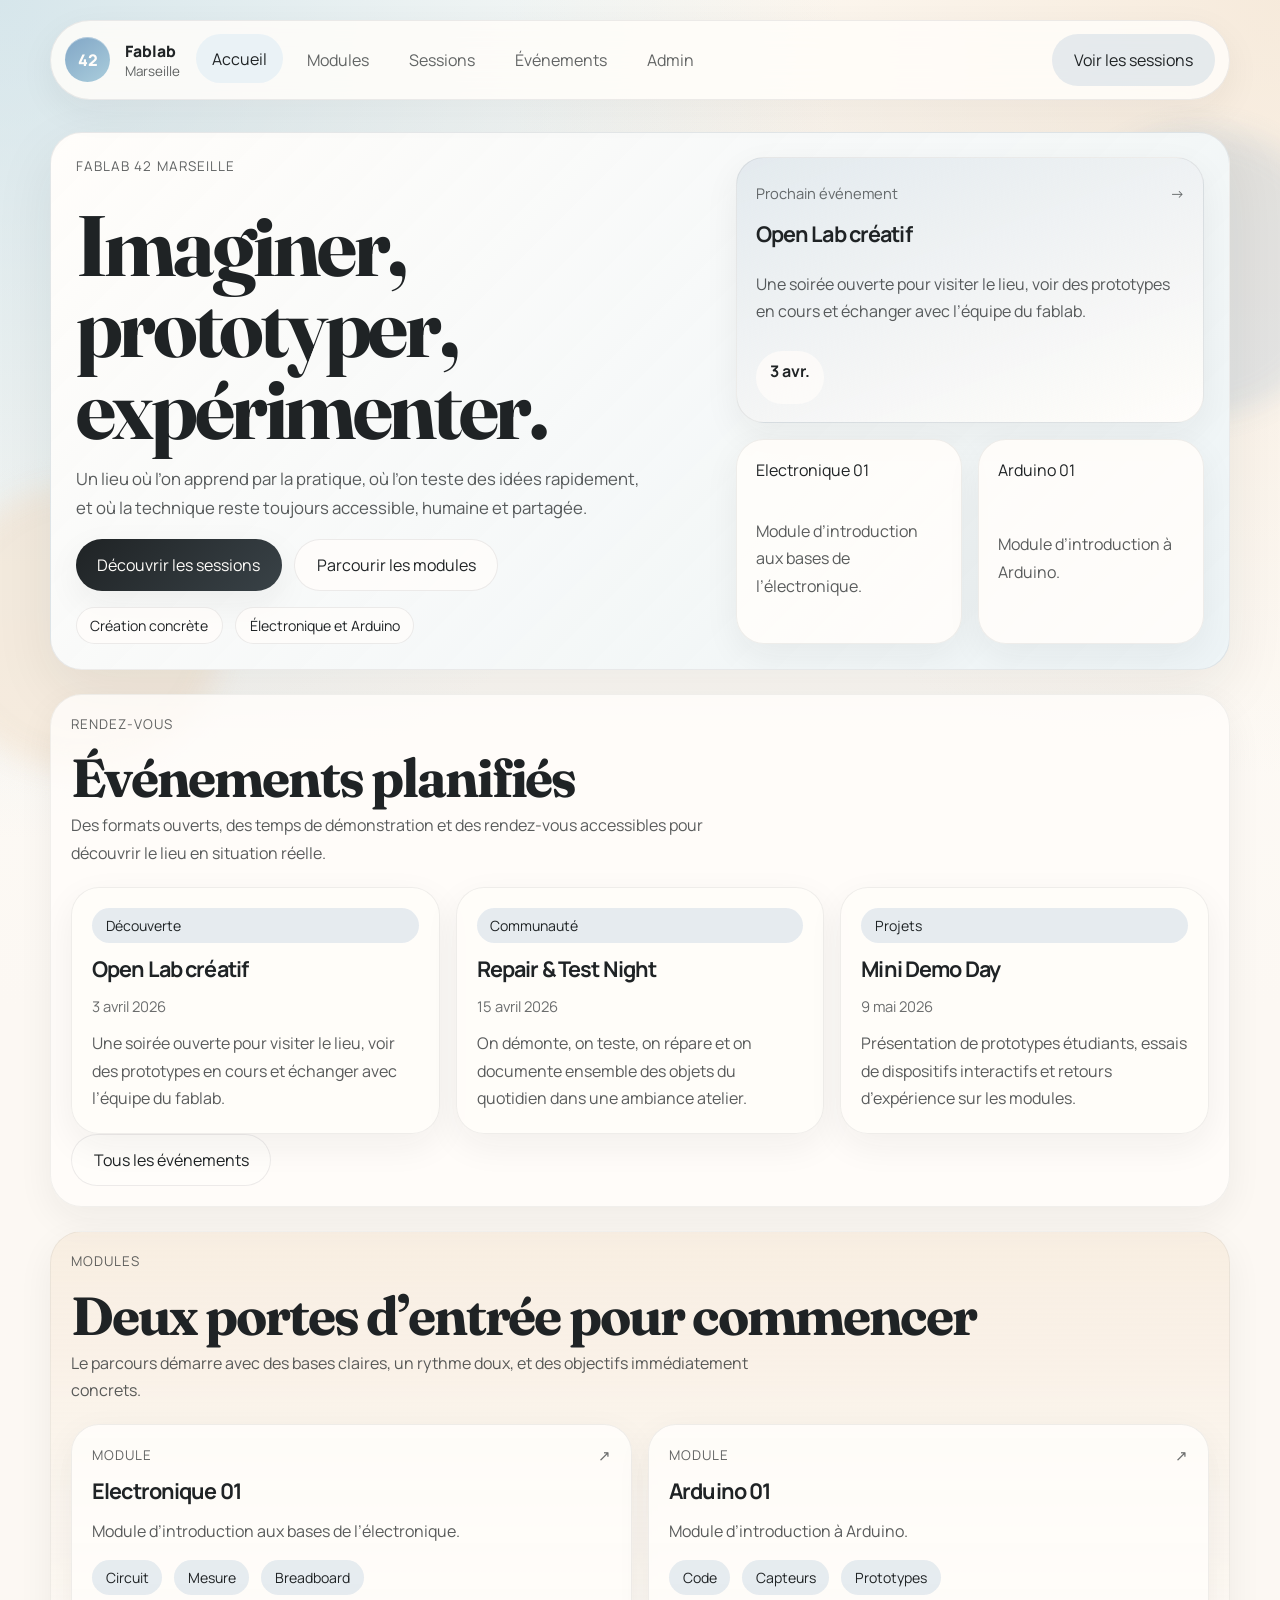
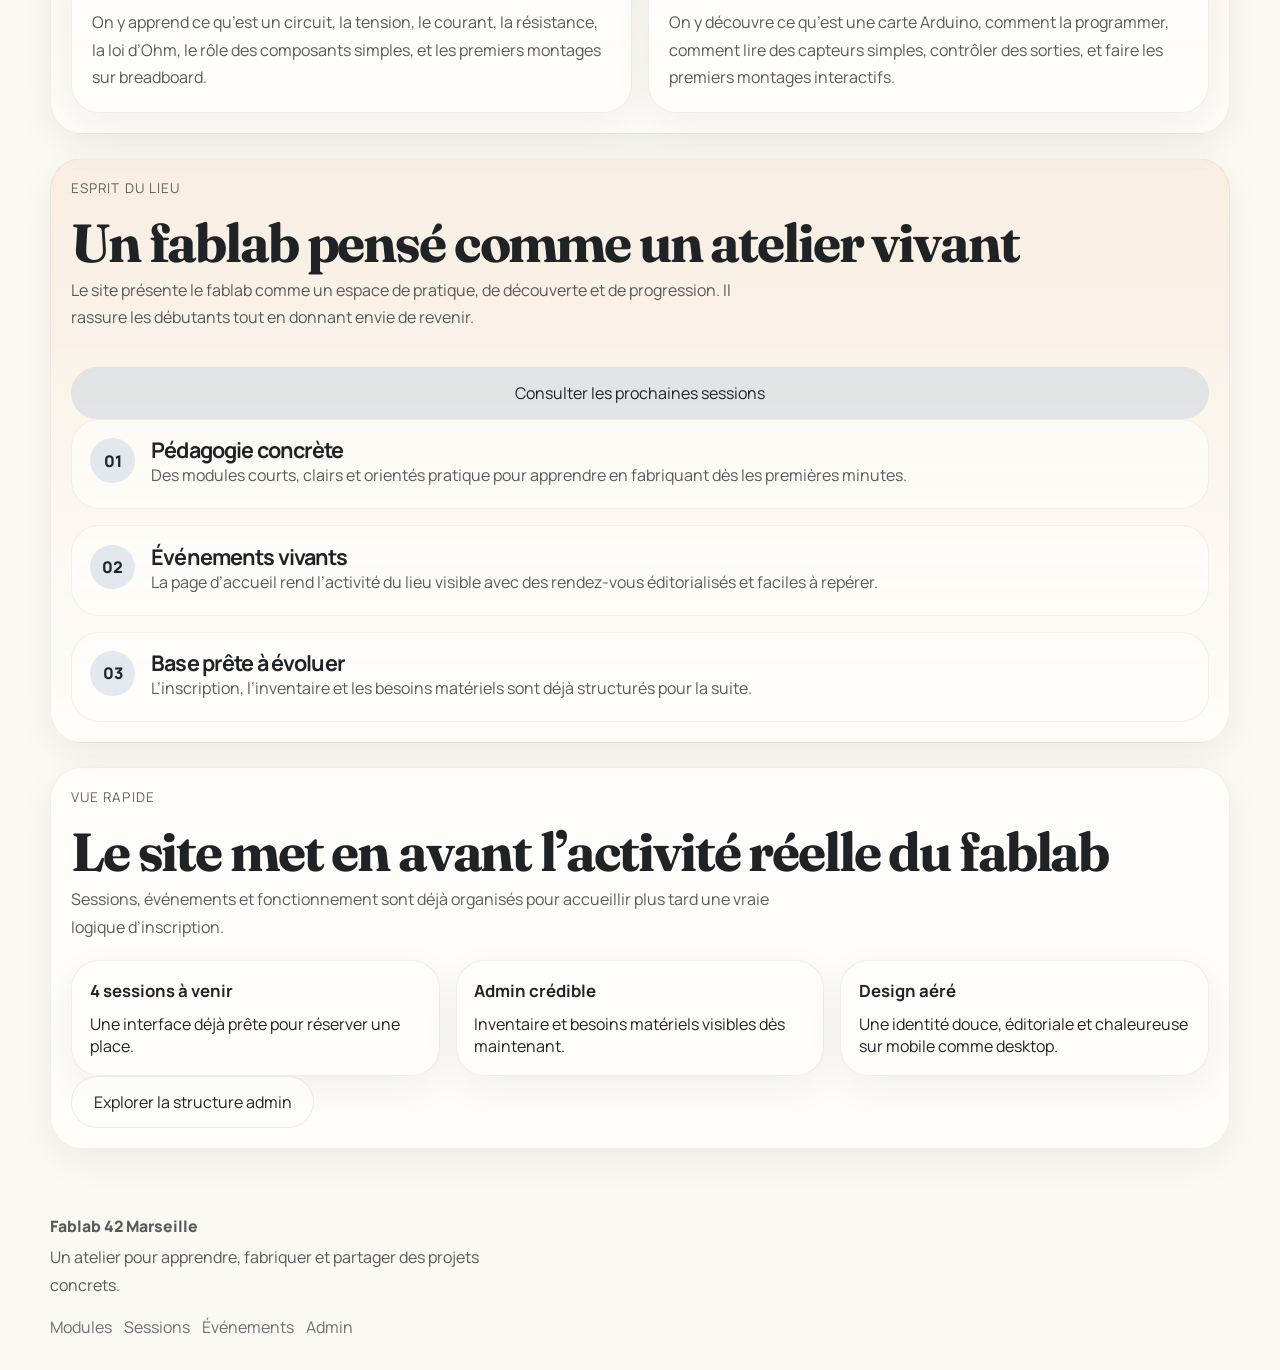
==== index.html @ 4c33a660 "random commit" ====
<!doctype html>
<html lang="fr">
  <head>
    <meta charset="UTF-8" />
    <meta name="viewport" content="width=device-width, initial-scale=1.0" />
    <meta
      name="description"
      content="Fablab 42 Marseille : modules, sessions, événements et structure admin dans une vitrine moderne et chaleureuse."
    />
    <title>Fablab 42 Marseille</title>
    <link rel="stylesheet" href="assets/styles.css" />
  </head>
  <body data-page="home">
    <div class="app-shell">
      <header id="site-header" class="site-header"></header>
      <main id="page-content" class="page-shell"></main>
      <footer id="site-footer" class="site-footer"></footer>
    </div>
    <script type="module" src="assets/app.js"></script>
  </body>
</html>
---- assets/styles.css ----
@import url("https://fonts.googleapis.com/css2?family=Fraunces:wght@600;700&family=Manrope:wght@500;600;700;800&display=swap");

:root {
  --ink: #1f2325;
  --accent: #81a6c6;
  --accent-soft: #aacddc;
  --surface-blue: #eaf2f6;
  --background: #fcf8f3;
  --surface-warm: #f3e3d0;
  --white: #fffdfa;
  --shadow-soft: 0 20px 60px rgba(31, 35, 37, 0.08);
  --shadow-card: 0 12px 36px rgba(31, 35, 37, 0.06);
  --radius-xl: 32px;
  --radius-lg: 28px;
  --radius-md: 24px;
  --container: 1180px;
}

*,
*::before,
*::after {
  box-sizing: border-box;
}

html {
  scroll-behavior: smooth;
}

body {
  margin: 0;
  min-width: 320px;
  font-family: "Manrope", sans-serif;
  color: var(--ink);
  background:
    radial-gradient(circle at top left, rgba(170, 205, 220, 0.48), transparent 26%),
    radial-gradient(circle at top right, rgba(243, 227, 208, 0.72), transparent 24%),
    linear-gradient(180deg, #fffdf9 0%, var(--background) 34%, #fcf8f3 100%);
}

a {
  color: inherit;
  text-decoration: none;
}

button,
input,
textarea {
  font: inherit;
}

button {
  border: 0;
  cursor: pointer;
}

.app-shell {
  position: relative;
}

.app-shell::before,
.app-shell::after {
  content: "";
  position: fixed;
  z-index: -1;
  width: 18rem;
  height: 18rem;
  border-radius: 999px;
  filter: blur(14px);
  opacity: 0.85;
}

.app-shell::before {
  top: 8rem;
  right: -4rem;
  background: rgba(129, 166, 198, 0.22);
}

.app-shell::after {
  bottom: 8rem;
  left: -4rem;
  background: rgba(243, 227, 208, 0.74);
}

.site-header {
  position: sticky;
  top: 0;
  z-index: 40;
  padding: 1rem 1rem 0;
}

.navbar {
  width: min(calc(100% - 0rem), var(--container));
  margin: 0 auto;
  display: flex;
  align-items: center;
  justify-content: space-between;
  gap: 1rem;
  padding: 0.8rem 0.9rem;
  border-radius: 999px;
  background: rgba(255, 253, 250, 0.84);
  border: 1px solid rgba(31, 35, 37, 0.08);
  backdrop-filter: blur(18px);
  box-shadow: var(--shadow-card);
}

.brand-lockup {
  display: inline-flex;
  align-items: center;
  gap: 0.9rem;
  min-width: 0;
}

.brand-mark {
  width: 2.8rem;
  height: 2.8rem;
  display: grid;
  place-items: center;
  border-radius: 50%;
  background: linear-gradient(145deg, var(--accent), var(--accent-soft));
  color: var(--white);
  font-weight: 800;
  box-shadow: inset 0 1px 0 rgba(255, 255, 255, 0.35);
}

.brand-lockup strong,
.footer-title {
  display: block;
  font-size: 0.98rem;
  font-weight: 800;
}

.brand-lockup small {
  display: block;
  color: rgba(31, 35, 37, 0.7);
  font-size: 0.84rem;
}

.menu-toggle {
  display: inline-grid;
  place-items: center;
  width: 2.8rem;
  height: 2.8rem;
  border-radius: 50%;
  background: var(--surface-blue);
  color: var(--ink);
  font-size: 0.84rem;
  font-weight: 700;
}

.nav-panel {
  position: absolute;
  top: calc(100% + 0.8rem);
  left: 1rem;
  right: 1rem;
  display: none;
  gap: 1rem;
  padding: 1rem;
  border-radius: var(--radius-lg);
  background: rgba(255, 253, 250, 0.96);
  border: 1px solid rgba(31, 35, 37, 0.08);
  box-shadow: var(--shadow-soft);
}

.nav-panel-open {
  display: grid;
}

.nav-links {
  display: grid;
  gap: 0.5rem;
}

.nav-link {
  padding: 0.85rem 1rem;
  border-radius: 999px;
  color: rgba(31, 35, 37, 0.7);
  transition:
    background 180ms ease,
    transform 180ms ease,
    color 180ms ease;
}

.nav-link:hover,
.nav-link.active {
  background: var(--surface-blue);
  color: var(--ink);
  transform: translateY(-1px);
}

.page-shell,
.site-footer {
  width: min(calc(100% - 2rem), var(--container));
  margin: 0 auto;
}

.page-shell {
  padding: 1.25rem 0 4rem;
}

.site-footer {
  display: flex;
  flex-direction: column;
  gap: 1rem;
  padding: 0 0 2rem;
}

.footer-copy {
  max-width: 28rem;
  margin-top: 0.3rem;
}

.footer-links {
  display: flex;
  flex-wrap: wrap;
  gap: 0.75rem;
  color: rgba(31, 35, 37, 0.64);
}

.page-flow {
  display: grid;
  gap: 1.5rem;
}

.hero-card,
.section-card,
.page-hero,
.detail-hero,
.feature-band {
  border-radius: var(--radius-xl);
}

.hero-card {
  overflow: hidden;
  display: grid;
  gap: 1.25rem;
  padding: 1.25rem;
  border: 1px solid rgba(31, 35, 37, 0.08);
  background:
    linear-gradient(135deg, rgba(255, 253, 250, 0.98), rgba(234, 242, 246, 0.84)),
    var(--white);
  box-shadow: var(--shadow-soft);
}

.hero-copy,
.hero-visual,
.detail-copy,
.detail-aside,
.feature-copy,
.feature-list,
.registration-summary {
  display: grid;
  gap: 1rem;
}

.eyebrow {
  display: inline-flex;
  align-items: center;
  gap: 0.35rem;
  margin-bottom: 0.85rem;
  color: rgba(31, 35, 37, 0.7);
  font-size: 0.84rem;
  letter-spacing: 0.08em;
  text-transform: uppercase;
}

.eyebrow-tight {
  margin-bottom: 0;
}

h1,
h2,
h3 {
  margin: 0;
  letter-spacing: -0.04em;
}

h1,
h2 {
  font-family: "Fraunces", serif;
}

h1 {
  font-size: clamp(2.9rem, 8vw, 5.35rem);
  line-height: 0.95;
}

h2 {
  font-size: clamp(2rem, 5vw, 3.35rem);
  line-height: 1;
}

h3 {
  font-size: 1.35rem;
  line-height: 1.12;
}

p {
  margin: 0;
  color: rgba(31, 35, 37, 0.74);
  line-height: 1.72;
}

.hero-copy p {
  max-width: 36rem;
  font-size: 1.05rem;
}

.button {
  display: inline-flex;
  align-items: center;
  justify-content: center;
  gap: 0.5rem;
  min-height: 3.25rem;
  padding: 0.85rem 1.35rem;
  border-radius: 999px;
  transition:
    transform 180ms ease,
    box-shadow 180ms ease,
    background 180ms ease;
}

.button:hover {
  transform: translateY(-2px);
}

.button-primary {
  background: linear-gradient(135deg, var(--ink), #394247);
  color: var(--white);
  box-shadow: var(--shadow-card);
}

.button-secondary {
  background: rgba(129, 166, 198, 0.2);
  color: var(--ink);
}

.button-ghost {
  background: rgba(255, 253, 250, 0.8);
  border: 1px solid rgba(31, 35, 37, 0.08);
}

.button-block {
  width: 100%;
}

.hero-actions,
.hero-meta,
.tag-row,
.filter-row,
.session-head,
.section-action {
  display: flex;
  flex-wrap: wrap;
  gap: 0.75rem;
}

.meta-pill,
.tag,
.subtle-badge,
.category-badge,
.filter-pill {
  display: inline-flex;
  align-items: center;
  gap: 0.35rem;
  padding: 0.5rem 0.85rem;
  border-radius: 999px;
  font-size: 0.88rem;
}

.meta-pill,
.subtle-badge,
.filter-pill {
  background: rgba(255, 253, 250, 0.76);
  border: 1px solid rgba(31, 35, 37, 0.08);
}

.category-badge,
.tag,
.filter-pill.active {
  background: rgba(129, 166, 198, 0.2);
}

.filter-pill {
  transition:
    background 180ms ease,
    transform 180ms ease;
}

.filter-pill:hover {
  transform: translateY(-1px);
}

.hero-panel,
.info-card,
.metric-card,
.mini-detail-card,
.table-card {
  background: rgba(255, 253, 250, 0.9);
  border: 1px solid rgba(31, 35, 37, 0.07);
  box-shadow: var(--shadow-card);
}

.hero-panel {
  display: grid;
  gap: 0.8rem;
  padding: 1.15rem;
  border-radius: var(--radius-lg);
}

.hero-panel-primary {
  background:
    linear-gradient(160deg, rgba(129, 166, 198, 0.22), rgba(255, 253, 250, 0.96)),
    var(--white);
}

.hero-stack,
.card-grid,
.detail-grid,
.metrics-grid {
  display: grid;
  gap: 1rem;
}

.hero-panel-header,
.inline-detail,
.card-topline {
  display: flex;
  align-items: center;
  justify-content: space-between;
  gap: 0.75rem;
  color: rgba(31, 35, 37, 0.66);
  font-size: 0.92rem;
}

.hero-event-date {
  display: inline-flex;
  width: fit-content;
  padding: 0.6rem 0.9rem;
  border-radius: 999px;
  background: rgba(255, 253, 250, 0.78);
  color: var(--ink);
  font-weight: 700;
}

.section-card,
.page-hero,
.detail-hero,
.feature-band {
  padding: 1.25rem;
  border: 1px solid rgba(31, 35, 37, 0.06);
  background: rgba(255, 253, 250, 0.82);
  box-shadow: var(--shadow-card);
}

.section-card-soft,
.feature-band {
  background: linear-gradient(180deg, rgba(243, 227, 208, 0.5), rgba(255, 253, 250, 0.88));
}

.section-heading {
  display: grid;
  gap: 0.4rem;
  margin-bottom: 1.2rem;
}

.section-heading p {
  max-width: 44rem;
}

.info-card {
  display: grid;
  gap: 0.9rem;
  padding: 1.25rem;
  border-radius: var(--radius-lg);
  transition:
    transform 180ms ease,
    box-shadow 180ms ease;
}

.info-card:hover {
  transform: translateY(-3px);
  box-shadow: 0 22px 46px rgba(31, 35, 37, 0.09);
}

.feature-item {
  display: grid;
  grid-template-columns: auto 1fr;
  gap: 1rem;
  padding: 1.15rem;
  border-radius: var(--radius-lg);
  border: 1px solid rgba(31, 35, 37, 0.06);
  background: rgba(255, 253, 250, 0.74);
}

.feature-index {
  width: 2.8rem;
  height: 2.8rem;
  display: grid;
  place-items: center;
  border-radius: 50%;
  background: rgba(129, 166, 198, 0.22);
  font-weight: 800;
}

.metric-card {
  display: grid;
  gap: 0.7rem;
  padding: 1.1rem;
  border-radius: var(--radius-lg);
}

.metric-card strong {
  font-size: 1.05rem;
}

.detail-grid {
  align-items: start;
}

.mini-detail-card {
  padding: 1rem;
  border-radius: var(--radius-md);
}

.detail-list {
  margin: 0;
  padding-left: 1.2rem;
  display: grid;
  gap: 0.55rem;
  color: rgba(31, 35, 37, 0.8);
}

.schedule-list {
  display: grid;
  gap: 0.75rem;
}

.schedule-item {
  display: flex;
  align-items: center;
  justify-content: space-between;
  gap: 1rem;
  padding: 0.95rem 1rem;
  border-radius: var(--radius-md);
  background: rgba(234, 242, 246, 0.68);
  transition:
    transform 180ms ease,
    background 180ms ease;
}

.schedule-item span {
  display: block;
  margin-top: 0.2rem;
  color: rgba(31, 35, 37, 0.68);
  font-size: 0.92rem;
}

.schedule-item:hover {
  transform: translateX(3px);
  background: rgba(170, 205, 220, 0.42);
}

.registration-layout {
  display: grid;
  gap: 1rem;
}

.signup-form {
  display: grid;
  gap: 1rem;
}

.signup-form label {
  display: grid;
  gap: 0.45rem;
  color: rgba(31, 35, 37, 0.82);
  font-weight: 600;
}

.signup-form input,
.signup-form textarea {
  width: 100%;
  padding: 0.95rem 1rem;
  border-radius: 20px;
  border: 1px solid rgba(31, 35, 37, 0.1);
  background: rgba(255, 253, 250, 0.92);
  color: var(--ink);
}

.signup-form input:focus,
.signup-form textarea:focus {
  outline: 2px solid rgba(129, 166, 198, 0.4);
  border-color: rgba(129, 166, 198, 0.5);
}

.empty-state,
.success-box {
  display: grid;
  gap: 0.85rem;
  padding: 1rem;
  border-radius: var(--radius-md);
  background: rgba(243, 227, 208, 0.45);
}

.table-card {
  overflow: hidden;
  border-radius: var(--radius-lg);
}

table {
  width: 100%;
  border-collapse: collapse;
}

th,
td {
  padding: 1rem;
  text-align: left;
  border-bottom: 1px solid rgba(31, 35, 37, 0.08);
}

th {
  background: rgba(234, 242, 246, 0.6);
  font-size: 0.92rem;
}

tr:last-child td {
  border-bottom: 0;
}

.is-hidden {
  display: none !important;
}

.animate-rise {
  animation: riseIn 600ms ease both;
}

@keyframes riseIn {
  from {
    opacity: 0;
    transform: translateY(16px);
  }
  to {
    opacity: 1;
    transform: translateY(0);
  }
}

@media (min-width: 760px) {
  .site-header {
    padding: 1.25rem 1.5rem 0;
  }

  .menu-toggle {
    display: none;
  }

  .nav-panel {
    position: static;
    display: flex;
    flex: 1;
    align-items: center;
    justify-content: space-between;
    padding: 0;
    background: transparent;
    border: 0;
    box-shadow: none;
  }

  .nav-links {
    grid-auto-flow: column;
    justify-content: center;
    align-items: center;
  }

  .page-shell,
  .site-footer {
    width: min(calc(100% - 3rem), var(--container));
  }

  .page-shell {
    padding-top: 2rem;
  }

  .hero-card {
    grid-template-columns: minmax(0, 1.3fr) minmax(18rem, 0.95fr);
    padding: 1.55rem;
  }

  .hero-stack {
    grid-template-columns: repeat(2, minmax(0, 1fr));
  }

  .detail-hero,
  .feature-band,
  .registration-layout {
    grid-template-columns: minmax(0, 1.15fr) minmax(18rem, 0.85fr);
  }

  .two-columns {
    grid-template-columns: repeat(2, minmax(0, 1fr));
  }

  .three-columns {
    grid-template-columns: repeat(3, minmax(0, 1fr));
  }

  .detail-grid {
    grid-template-columns: repeat(3, minmax(0, 1fr));
  }

  .metrics-grid {
    grid-template-columns: repeat(3, minmax(0, 1fr));
  }
}

@media (max-width: 759px) {
  .navbar {
    border-radius: 28px;
  }

  .button,
  .nav-cta {
    width: 100%;
  }

  .hero-actions .button,
  .section-action .button {
    width: auto;
  }

  .table-card {
    overflow-x: auto;
  }

  th,
  td {
    min-width: 9rem;
  }
}
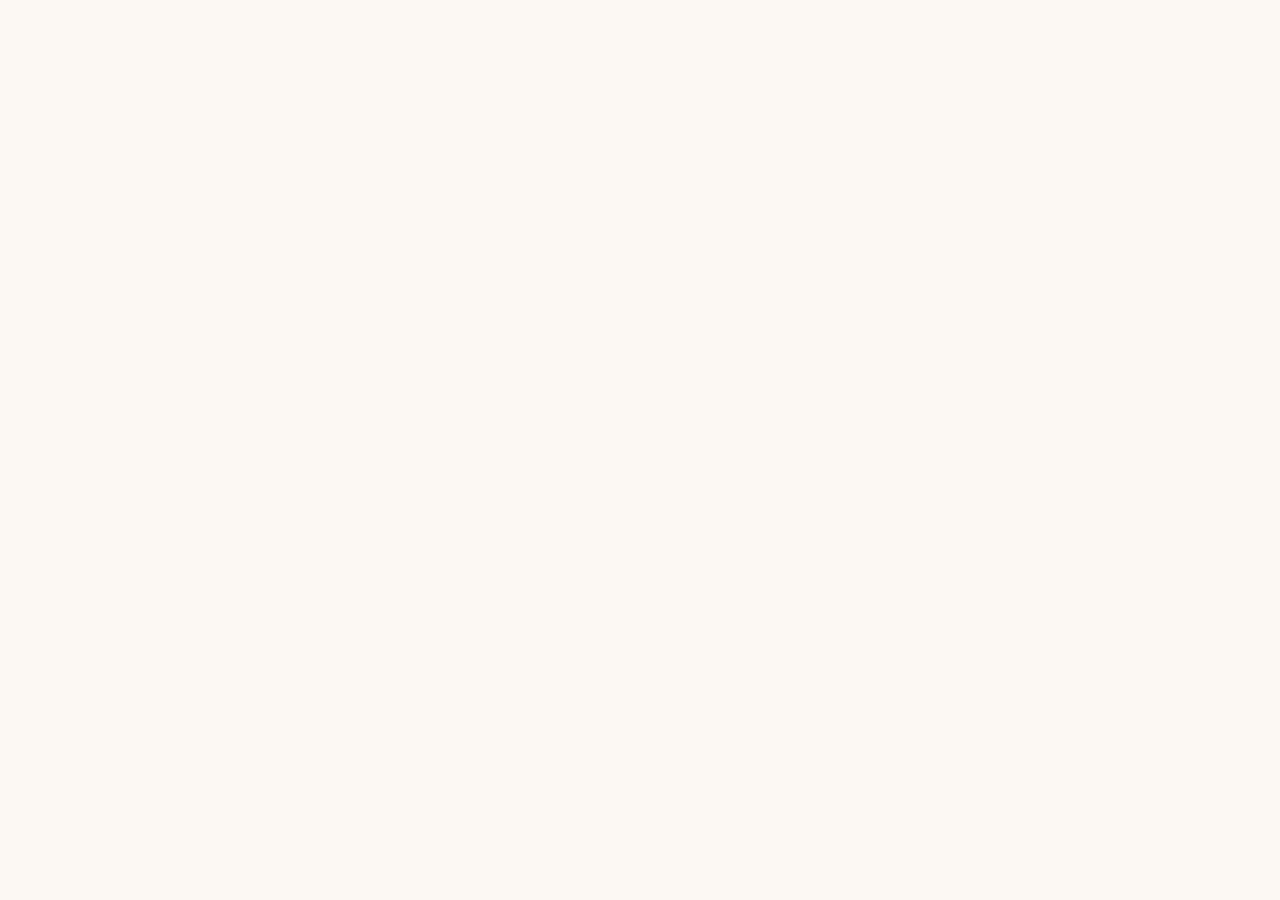
==== commit 0354903e: "random commit" ====
--- a/index.html
+++ b/index.html
@@ -8,6 +8,9 @@
       content="Fablab 42 Marseille : modules, sessions, événements et structure admin dans une vitrine moderne et chaleureuse."
     />
     <title>Fablab 42 Marseille</title>
+    <link rel="icon" href="favicon.ico" sizes="any" />
+    <link rel="icon" type="image/png" sizes="32x32" href="favicon-32.png" />
+    <link rel="apple-touch-icon" sizes="180x180" href="apple-touch-icon.png" />
     <link rel="stylesheet" href="assets/styles.css" />
   </head>
   <body data-page="home">
--- a/assets/styles.css
+++ b/assets/styles.css
@@ -8,8 +8,9 @@
   --background: #fcf8f3;
   --surface-warm: #f3e3d0;
   --white: #fffdfa;
-  --shadow-soft: 0 20px 60px rgba(31, 35, 37, 0.08);
-  --shadow-card: 0 12px 36px rgba(31, 35, 37, 0.06);
+  --line-soft: rgba(31, 35, 37, 0.08);
+  --shadow-soft: 0 18px 48px rgba(31, 35, 37, 0.05);
+  --shadow-card: 0 10px 24px rgba(31, 35, 37, 0.045);
   --radius-xl: 32px;
   --radius-lg: 28px;
   --radius-md: 24px;
@@ -31,10 +32,7 @@
   min-width: 320px;
   font-family: "Manrope", sans-serif;
   color: var(--ink);
-  background:
-    radial-gradient(circle at top left, rgba(170, 205, 220, 0.48), transparent 26%),
-    radial-gradient(circle at top right, rgba(243, 227, 208, 0.72), transparent 24%),
-    linear-gradient(180deg, #fffdf9 0%, var(--background) 34%, #fcf8f3 100%);
+  background: var(--background);
 }
 
 a {
@@ -59,26 +57,7 @@
 
 .app-shell::before,
 .app-shell::after {
-  content: "";
-  position: fixed;
-  z-index: -1;
-  width: 18rem;
-  height: 18rem;
-  border-radius: 999px;
-  filter: blur(14px);
-  opacity: 0.85;
-}
-
-.app-shell::before {
-  top: 8rem;
-  right: -4rem;
-  background: rgba(129, 166, 198, 0.22);
-}
-
-.app-shell::after {
-  bottom: 8rem;
-  left: -4rem;
-  background: rgba(243, 227, 208, 0.74);
+  display: none;
 }
 
 .site-header {
@@ -97,9 +76,8 @@
   gap: 1rem;
   padding: 0.8rem 0.9rem;
   border-radius: 999px;
-  background: rgba(255, 253, 250, 0.84);
-  border: 1px solid rgba(31, 35, 37, 0.08);
-  backdrop-filter: blur(18px);
+  background: var(--white);
+  border: 1px solid var(--line-soft);
   box-shadow: var(--shadow-card);
 }
 
@@ -116,10 +94,9 @@
   display: grid;
   place-items: center;
   border-radius: 50%;
-  background: linear-gradient(145deg, var(--accent), var(--accent-soft));
+  background: var(--accent);
   color: var(--white);
   font-weight: 800;
-  box-shadow: inset 0 1px 0 rgba(255, 255, 255, 0.35);
 }
 
 .brand-lockup strong,
@@ -156,8 +133,8 @@
   gap: 1rem;
   padding: 1rem;
   border-radius: var(--radius-lg);
-  background: rgba(255, 253, 250, 0.96);
-  border: 1px solid rgba(31, 35, 37, 0.08);
+  background: var(--white);
+  border: 1px solid var(--line-soft);
   box-shadow: var(--shadow-soft);
 }
 
@@ -168,6 +145,11 @@
 .nav-links {
   display: grid;
   gap: 0.5rem;
+}
+
+.nav-actions {
+  display: grid;
+  gap: 0.75rem;
 }
 
 .nav-link {
@@ -182,7 +164,7 @@
 
 .nav-link:hover,
 .nav-link.active {
-  background: var(--surface-blue);
+  background: rgba(129, 166, 198, 0.16);
   color: var(--ink);
   transform: translateY(-1px);
 }
@@ -234,10 +216,9 @@
   display: grid;
   gap: 1.25rem;
   padding: 1.25rem;
-  border: 1px solid rgba(31, 35, 37, 0.08);
+  border: 1px solid var(--line-soft);
   background:
-    linear-gradient(135deg, rgba(255, 253, 250, 0.98), rgba(234, 242, 246, 0.84)),
-    var(--white);
+    linear-gradient(135deg, rgba(255, 253, 250, 1) 0%, rgba(255, 253, 250, 1) 62%, rgba(234, 242, 246, 0.7) 100%);
   box-shadow: var(--shadow-soft);
 }
 
@@ -250,6 +231,43 @@
 .registration-summary {
   display: grid;
   gap: 1rem;
+}
+
+.detail-copy {
+  gap: 1.2rem;
+}
+
+.detail-aside,
+.registration-summary {
+  gap: 1.1rem;
+}
+
+.feature-band {
+  align-items: start;
+  gap: 1.25rem;
+}
+
+.feature-copy {
+  align-content: start;
+  gap: 1.25rem;
+  min-width: 0;
+}
+
+.feature-copy .section-heading {
+  margin-bottom: 0;
+}
+
+.feature-copy .button {
+  width: fit-content;
+  max-width: 100%;
+  align-self: start;
+  margin-top: 0.2rem;
+}
+
+.feature-list {
+  align-content: start;
+  gap: 1rem;
+  min-width: 0;
 }
 
 .eyebrow {
@@ -323,20 +341,26 @@
   transform: translateY(-2px);
 }
 
+.button:disabled {
+  cursor: not-allowed;
+  opacity: 0.92;
+  transform: none;
+}
+
 .button-primary {
-  background: linear-gradient(135deg, var(--ink), #394247);
+  background: var(--ink);
   color: var(--white);
   box-shadow: var(--shadow-card);
 }
 
 .button-secondary {
-  background: rgba(129, 166, 198, 0.2);
+  background: linear-gradient(180deg, rgba(170, 205, 220, 0.96), rgba(170, 205, 220, 0.88));
   color: var(--ink);
 }
 
 .button-ghost {
-  background: rgba(255, 253, 250, 0.8);
-  border: 1px solid rgba(31, 35, 37, 0.08);
+  background: var(--white);
+  border: 1px solid var(--line-soft);
 }
 
 .button-block {
@@ -344,17 +368,24 @@
 }
 
 .hero-actions,
-.hero-meta,
 .tag-row,
 .filter-row,
 .session-head,
+.session-modules,
 .section-action {
   display: flex;
   flex-wrap: wrap;
   gap: 0.75rem;
 }
 
-.meta-pill,
+.tag-row {
+  gap: 0.85rem;
+}
+
+.section-action {
+  margin-top: 0.25rem;
+}
+
 .tag,
 .subtle-badge,
 .category-badge,
@@ -367,17 +398,16 @@
   font-size: 0.88rem;
 }
 
-.meta-pill,
 .subtle-badge,
 .filter-pill {
-  background: rgba(255, 253, 250, 0.76);
-  border: 1px solid rgba(31, 35, 37, 0.08);
+  background: var(--white);
+  border: 1px solid var(--line-soft);
 }
 
 .category-badge,
 .tag,
 .filter-pill.active {
-  background: rgba(129, 166, 198, 0.2);
+  background: rgba(170, 205, 220, 0.8);
 }
 
 .filter-pill {
@@ -395,8 +425,8 @@
 .metric-card,
 .mini-detail-card,
 .table-card {
-  background: rgba(255, 253, 250, 0.9);
-  border: 1px solid rgba(31, 35, 37, 0.07);
+  background: var(--white);
+  border: 1px solid rgba(31, 35, 37, 0.065);
   box-shadow: var(--shadow-card);
 }
 
@@ -409,8 +439,7 @@
 
 .hero-panel-primary {
   background:
-    linear-gradient(160deg, rgba(129, 166, 198, 0.22), rgba(255, 253, 250, 0.96)),
-    var(--white);
+    linear-gradient(180deg, rgba(170, 205, 220, 0.3), rgba(234, 242, 246, 0.92));
 }
 
 .hero-stack,
@@ -418,7 +447,35 @@
 .detail-grid,
 .metrics-grid {
   display: grid;
-  gap: 1rem;
+  gap: 1.1rem;
+}
+
+.session-meta {
+  display: grid;
+  gap: 0.8rem;
+}
+
+.session-card {
+  align-content: start;
+}
+
+.session-modules {
+  gap: 0.65rem;
+}
+
+.session-notes {
+  color: rgba(31, 35, 37, 0.7);
+}
+
+.session-cta {
+  display: grid;
+  gap: 0.55rem;
+  margin-top: 0.15rem;
+}
+
+.session-availability {
+  color: rgba(31, 35, 37, 0.58);
+  font-size: 0.88rem;
 }
 
 .hero-panel-header,
@@ -437,7 +494,7 @@
   width: fit-content;
   padding: 0.6rem 0.9rem;
   border-radius: 999px;
-  background: rgba(255, 253, 250, 0.78);
+  background: var(--surface-warm);
   color: var(--ink);
   font-weight: 700;
 }
@@ -448,13 +505,14 @@
 .feature-band {
   padding: 1.25rem;
   border: 1px solid rgba(31, 35, 37, 0.06);
-  background: rgba(255, 253, 250, 0.82);
+  background: var(--white);
   box-shadow: var(--shadow-card);
 }
 
 .section-card-soft,
 .feature-band {
-  background: linear-gradient(180deg, rgba(243, 227, 208, 0.5), rgba(255, 253, 250, 0.88));
+  background:
+    linear-gradient(180deg, rgba(243, 227, 208, 0.8), rgba(255, 253, 250, 0.96));
 }
 
 .section-heading {
@@ -467,9 +525,298 @@
   max-width: 44rem;
 }
 
+.section-heading code {
+  padding: 0.12rem 0.4rem;
+  border-radius: 999px;
+  background: rgba(129, 166, 198, 0.18);
+  font-family: "Manrope", sans-serif;
+  font-size: 0.92em;
+}
+
+.admin-login-message {
+  min-height: 1.5rem;
+  color: rgba(31, 35, 37, 0.6);
+  font-size: 0.92rem;
+}
+
+.admin-logout-message {
+  min-height: 1.5rem;
+  color: rgba(31, 35, 37, 0.6);
+  font-size: 0.92rem;
+}
+
+.admin-login-message[data-state="error"] {
+  color: #8b4b44;
+}
+
+.admin-login-message[data-state="success"] {
+  color: #355c4b;
+}
+
+.admin-logout-message[data-state="error"] {
+  color: #8b4b44;
+}
+
+.admin-logout-message[data-state="success"] {
+  color: #355c4b;
+}
+
+.admin-user-badge {
+  max-width: 100%;
+  overflow-wrap: anywhere;
+}
+
+.admin-session-panel {
+  display: grid;
+  gap: 1rem;
+  padding: 1.25rem;
+  border-radius: var(--radius-lg);
+  border: 1px solid rgba(31, 35, 37, 0.06);
+  background: var(--surface-blue);
+  box-shadow: var(--shadow-card);
+}
+
+.admin-session-copy,
+.admin-session-actions {
+  display: grid;
+  gap: 0.7rem;
+  align-content: start;
+}
+
+.admin-session-copy h3 {
+  overflow-wrap: anywhere;
+}
+
+.admin-section-grid {
+  display: grid;
+  gap: 1rem;
+  grid-template-columns: minmax(0, 1fr);
+}
+
+.admin-panel {
+  display: grid;
+  gap: 1rem;
+  padding: 1.25rem;
+  border-radius: var(--radius-lg);
+  border: 1px solid rgba(31, 35, 37, 0.06);
+  background: rgba(255, 253, 250, 0.92);
+}
+
+.admin-panel-head {
+  display: flex;
+  flex-wrap: wrap;
+  align-items: center;
+  justify-content: space-between;
+  gap: 0.75rem;
+}
+
+.admin-panel-head h3 {
+  font-size: 1.2rem;
+}
+
+.admin-panel-full {
+  padding: 1.35rem;
+}
+
+.admin-form {
+  gap: 1rem;
+}
+
+.admin-field-grid {
+  display: grid;
+  gap: 1rem;
+}
+
+.admin-form-actions {
+  display: flex;
+  flex-wrap: wrap;
+  gap: 0.75rem;
+}
+
+.admin-module-fieldset {
+  margin: 0;
+  padding: 1rem;
+  border: 1px solid rgba(31, 35, 37, 0.08);
+  border-radius: 22px;
+  display: grid;
+  gap: 0.85rem;
+}
+
+.admin-module-fieldset legend {
+  padding: 0 0.35rem;
+  font-weight: 700;
+  color: rgba(31, 35, 37, 0.84);
+}
+
+.admin-checkbox-grid {
+  display: grid;
+  gap: 0.75rem;
+}
+
+.admin-checkbox-option {
+  display: flex;
+  align-items: center;
+  gap: 0.7rem;
+  padding: 0.9rem 1rem;
+  border-radius: 20px;
+  border: 1px solid rgba(31, 35, 37, 0.08);
+  background: var(--white);
+}
+
+.admin-checkbox-option input {
+  width: 1rem;
+  height: 1rem;
+  margin: 0;
+  accent-color: var(--accent);
+}
+
+.admin-helper-text {
+  color: rgba(31, 35, 37, 0.62);
+  font-size: 0.94rem;
+}
+
+.admin-helper-error {
+  color: #8b4b44;
+}
+
+.admin-feedback {
+  min-height: 1.5rem;
+  margin: 0;
+  color: rgba(31, 35, 37, 0.6);
+  font-size: 0.92rem;
+}
+
+.admin-feedback[data-state="error"] {
+  color: #8b4b44;
+}
+
+.admin-feedback[data-state="success"] {
+  color: #355c4b;
+}
+
+.admin-table-card {
+  background: var(--white);
+}
+
+.admin-row-actions {
+  display: flex;
+  flex-wrap: wrap;
+  gap: 0.55rem;
+}
+
+.button-small {
+  min-height: 2.6rem;
+  padding: 0.65rem 0.95rem;
+}
+
+.button-danger {
+  background: rgba(243, 227, 208, 0.9);
+  color: #7a443c;
+  border: 1px solid rgba(122, 68, 60, 0.1);
+}
+
+.button-danger:hover {
+  transform: translateY(-2px);
+}
+
+.admin-cell-meta {
+  margin-top: 0.3rem;
+  color: rgba(31, 35, 37, 0.62);
+  font-size: 0.9rem;
+  line-height: 1.55;
+}
+
+.admin-badge-list {
+  display: flex;
+  flex-wrap: wrap;
+  gap: 0.55rem;
+}
+
+.admin-inline-select {
+  width: auto;
+  min-width: 9.5rem;
+  padding: 0.7rem 0.85rem;
+  border-radius: 16px;
+  border: 1px solid rgba(31, 35, 37, 0.1);
+  background: var(--white);
+}
+
+.admin-module-grid {
+  display: grid;
+  gap: 1rem;
+}
+
+.admin-module-card {
+  gap: 0.9rem;
+}
+
+.admin-module-card .card-topline {
+  align-items: center;
+}
+
+.admin-module-preview {
+  color: rgba(31, 35, 37, 0.72);
+}
+
+.admin-empty-state {
+  align-items: start;
+}
+
+.user-hero-grid {
+  display: grid;
+  gap: 1rem;
+}
+
+.user-profile-card,
+.user-actions-card,
+.user-session-card,
+.user-module-card {
+  align-content: start;
+}
+
+.user-profile-meta,
+.user-actions-row {
+  display: flex;
+  flex-wrap: wrap;
+  gap: 0.75rem;
+}
+
+.user-actions-row {
+  align-items: center;
+}
+
+.user-metrics-grid {
+  grid-template-columns: repeat(2, minmax(0, 1fr));
+}
+
+.registration-gate {
+  display: grid;
+  gap: 1rem;
+}
+
+.registration-summary .category-badge,
+.registration-summary .subtle-badge,
+.registration-summary .button {
+  width: fit-content;
+  max-width: 100%;
+  justify-self: start;
+  align-self: start;
+}
+
+.registration-summary .category-badge,
+.registration-summary .subtle-badge {
+  padding: 0.38rem 0.72rem;
+  font-size: 0.8rem;
+}
+
+.registration-summary .button {
+  min-height: 2.7rem;
+  padding: 0.72rem 1.05rem;
+}
+
 .info-card {
   display: grid;
-  gap: 0.9rem;
+  gap: 1rem;
   padding: 1.25rem;
   border-radius: var(--radius-lg);
   transition:
@@ -479,17 +826,24 @@
 
 .info-card:hover {
   transform: translateY(-3px);
-  box-shadow: 0 22px 46px rgba(31, 35, 37, 0.09);
+  box-shadow: 0 16px 34px rgba(31, 35, 37, 0.07);
 }
 
 .feature-item {
   display: grid;
   grid-template-columns: auto 1fr;
-  gap: 1rem;
-  padding: 1.15rem;
+  align-items: start;
+  gap: 1rem;
+  padding: 1.2rem;
   border-radius: var(--radius-lg);
   border: 1px solid rgba(31, 35, 37, 0.06);
-  background: rgba(255, 253, 250, 0.74);
+  background: var(--white);
+}
+
+.feature-item > div:last-child {
+  display: grid;
+  gap: 0.35rem;
+  min-width: 0;
 }
 
 .feature-index {
@@ -498,13 +852,40 @@
   display: grid;
   place-items: center;
   border-radius: 50%;
-  background: rgba(129, 166, 198, 0.22);
+  background: var(--accent-soft);
   font-weight: 800;
 }
 
+.event-card {
+  align-content: start;
+}
+
+.event-card-head,
+.event-meta {
+  display: flex;
+  flex-wrap: wrap;
+  gap: 0.7rem;
+}
+
+.event-card-head {
+  align-items: center;
+  justify-content: space-between;
+}
+
+.event-date-badge {
+  display: inline-flex;
+  align-items: center;
+  padding: 0.5rem 0.85rem;
+  border-radius: 999px;
+  background: var(--surface-blue);
+  color: var(--ink);
+  font-size: 0.88rem;
+  font-weight: 700;
+}
+
 .metric-card {
   display: grid;
-  gap: 0.7rem;
+  gap: 0.8rem;
   padding: 1.1rem;
   border-radius: var(--radius-lg);
 }
@@ -518,8 +899,19 @@
 }
 
 .mini-detail-card {
-  padding: 1rem;
+  display: grid;
+  gap: 0.5rem;
+  padding: 1.15rem;
   border-radius: var(--radius-md);
+}
+
+.mini-detail-card strong {
+  display: block;
+  margin-bottom: 0.45rem;
+}
+
+.mini-detail-card p {
+  max-width: 30rem;
 }
 
 .detail-list {
@@ -532,7 +924,7 @@
 
 .schedule-list {
   display: grid;
-  gap: 0.75rem;
+  gap: 0.9rem;
 }
 
 .schedule-item {
@@ -542,10 +934,17 @@
   gap: 1rem;
   padding: 0.95rem 1rem;
   border-radius: var(--radius-md);
-  background: rgba(234, 242, 246, 0.68);
+  background: var(--surface-blue);
+  border: 1px solid rgba(129, 166, 198, 0.18);
   transition:
     transform 180ms ease,
     background 180ms ease;
+}
+
+.schedule-item > div {
+  display: grid;
+  gap: 0.15rem;
+  min-width: 0;
 }
 
 .schedule-item span {
@@ -557,7 +956,7 @@
 
 .schedule-item:hover {
   transform: translateX(3px);
-  background: rgba(170, 205, 220, 0.42);
+  background: var(--accent-soft);
 }
 
 .registration-layout {
@@ -567,7 +966,7 @@
 
 .signup-form {
   display: grid;
-  gap: 1rem;
+  gap: 1.1rem;
 }
 
 .signup-form label {
@@ -578,16 +977,18 @@
 }
 
 .signup-form input,
+.signup-form select,
 .signup-form textarea {
   width: 100%;
   padding: 0.95rem 1rem;
   border-radius: 20px;
   border: 1px solid rgba(31, 35, 37, 0.1);
-  background: rgba(255, 253, 250, 0.92);
+  background: var(--white);
   color: var(--ink);
 }
 
 .signup-form input:focus,
+.signup-form select:focus,
 .signup-form textarea:focus {
   outline: 2px solid rgba(129, 166, 198, 0.4);
   border-color: rgba(129, 166, 198, 0.5);
@@ -597,9 +998,9 @@
 .success-box {
   display: grid;
   gap: 0.85rem;
-  padding: 1rem;
+  padding: 1.15rem;
   border-radius: var(--radius-md);
-  background: rgba(243, 227, 208, 0.45);
+  background: var(--surface-warm);
 }
 
 .table-card {
@@ -620,7 +1021,7 @@
 }
 
 th {
-  background: rgba(234, 242, 246, 0.6);
+  background: var(--surface-blue);
   font-size: 0.92rem;
 }
 
@@ -674,28 +1075,115 @@
     align-items: center;
   }
 
+  .nav-actions {
+    grid-auto-flow: column;
+    align-items: center;
+  }
+
   .page-shell,
   .site-footer {
     width: min(calc(100% - 3rem), var(--container));
   }
 
   .page-shell {
-    padding-top: 2rem;
+    padding-top: 2.25rem;
+  }
+
+  .page-flow {
+    gap: 2.15rem;
   }
 
   .hero-card {
-    grid-template-columns: minmax(0, 1.3fr) minmax(18rem, 0.95fr);
-    padding: 1.55rem;
+    grid-template-columns: minmax(0, 1.42fr) minmax(20rem, 0.9fr);
+    align-items: stretch;
+    gap: 1.7rem;
+    padding: 1.8rem;
+  }
+
+  .hero-copy {
+    align-content: center;
+    gap: 1.35rem;
+    padding-right: 1rem;
+  }
+
+  .hero-visual {
+    gap: 1.25rem;
+  }
+
+  .hero-panel-primary {
+    min-height: 18.5rem;
+    align-content: start;
   }
 
   .hero-stack {
     grid-template-columns: repeat(2, minmax(0, 1fr));
+    align-items: start;
   }
 
   .detail-hero,
   .feature-band,
   .registration-layout {
     grid-template-columns: minmax(0, 1.15fr) minmax(18rem, 0.85fr);
+    gap: 2rem;
+  }
+
+  .admin-session-panel {
+    grid-template-columns: minmax(0, 1.15fr) auto;
+    align-items: center;
+    gap: 1.5rem;
+  }
+
+  .user-hero-grid {
+    grid-template-columns: minmax(0, 1fr) minmax(18rem, 0.92fr);
+    align-items: start;
+  }
+
+  .admin-session-actions {
+    justify-items: end;
+    min-width: 14rem;
+  }
+
+  .admin-field-grid {
+    grid-template-columns: repeat(2, minmax(0, 1fr));
+  }
+
+  .admin-module-grid {
+    grid-template-columns: repeat(2, minmax(0, 1fr));
+  }
+
+  .detail-copy {
+    padding-right: 0.75rem;
+  }
+
+  .detail-aside {
+    padding-top: 0.35rem;
+    gap: 1rem;
+  }
+
+  .feature-band {
+    grid-template-columns: minmax(0, 1fr) minmax(0, 0.96fr);
+    align-items: start;
+    gap: 2.4rem;
+  }
+
+  .feature-copy {
+    padding-right: 1.2rem;
+  }
+
+  .feature-copy .section-heading p {
+    max-width: 32rem;
+  }
+
+  .feature-list {
+    gap: 1.05rem;
+    padding-top: 0.45rem;
+  }
+
+  .section-card,
+  .page-hero,
+  .detail-hero,
+  .feature-band {
+    padding: 1.7rem;
   }
 
   .two-columns {
@@ -712,6 +1200,28 @@
 
   .metrics-grid {
     grid-template-columns: repeat(3, minmax(0, 1fr));
+  }
+
+  .card-grid,
+  .detail-grid,
+  .metrics-grid {
+    gap: 1.3rem;
+  }
+
+  .three-columns .info-card:nth-child(2) {
+    transform: translateY(1.2rem);
+  }
+
+  .three-columns .info-card:nth-child(3) {
+    transform: translateY(2.1rem);
+  }
+
+  .three-columns .info-card:hover {
+    transform: translateY(-2px);
+  }
+
+  .site-footer {
+    padding-top: 1rem;
   }
 }
 
